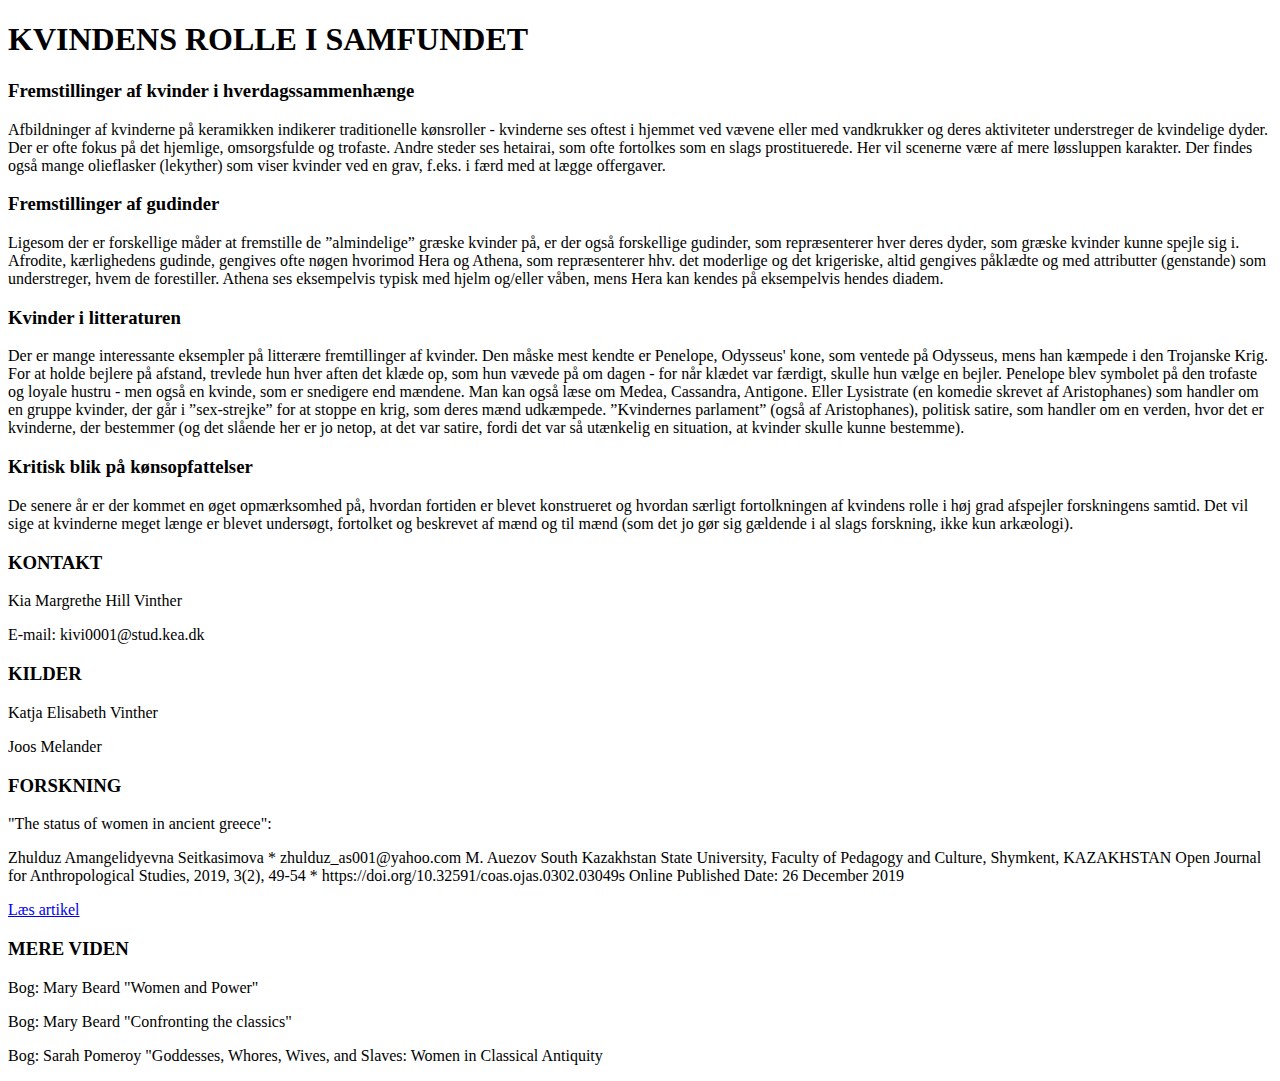
==== artikel.html @ 8608d57f "tilføjelser tirsdag 11 marts" ====
<!DOCTYPE html>
<html lang="da">
  <head>
    <meta charset="UTF-8" />
    <meta name="viewport" content="width=device-width, initial-scale=1.0" />
    <title>Antikkens Kvinder</title>
  </head>
  <body>
    <header></header>
    <main>
      <section class="lastgrid_1-1-1">
        <h1>KVINDENS ROLLE I SAMFUNDET</h1>
        <figure></figure>
        <div>
          <h3>Fremstillinger af kvinder i hverdagssammenhænge</h3>
          <p>
            Afbildninger af kvinderne på keramikken indikerer traditionelle
            kønsroller - kvinderne ses oftest i hjemmet ved vævene eller med
            vandkrukker og deres aktiviteter understreger de kvindelige dyder.
            Der er ofte fokus på det hjemlige, omsorgsfulde og trofaste. Andre
            steder ses hetairai, som ofte fortolkes som en slags prostituerede.
            Her vil scenerne være af mere løssluppen karakter. Der findes også
            mange olieflasker (lekyther) som viser kvinder ved en grav, f.eks. i
            færd med at lægge offergaver.
          </p>
          <h3>Fremstillinger af gudinder</h3>
          <p>
            Ligesom der er forskellige måder at fremstille de ”almindelige”
            græske kvinder på, er der også forskellige gudinder, som
            repræsenterer hver deres dyder, som græske kvinder kunne spejle sig
            i. Afrodite, kærlighedens gudinde, gengives ofte nøgen hvorimod Hera
            og Athena, som repræsenterer hhv. det moderlige og det krigeriske,
            altid gengives påklædte og med attributter (genstande) som
            understreger, hvem de forestiller. Athena ses eksempelvis typisk med
            hjelm og/eller våben, mens Hera kan kendes på eksempelvis hendes
            diadem.
          </p>
        </div>
        <div>
          <h3>Kvinder i litteraturen</h3>
          <p>
            Der er mange interessante eksempler på litterære fremtillinger af
            kvinder. Den måske mest kendte er Penelope, Odysseus' kone, som
            ventede på Odysseus, mens han kæmpede i den Trojanske Krig. For at
            holde bejlere på afstand, trevlede hun hver aften det klæde op, som
            hun vævede på om dagen - for når klædet var færdigt, skulle hun
            vælge en bejler. Penelope blev symbolet på den trofaste og loyale
            hustru - men også en kvinde, som er snedigere end mændene. Man kan
            også læse om Medea, Cassandra, Antigone. Eller Lysistrate (en
            komedie skrevet af Aristophanes) som handler om en gruppe kvinder,
            der går i ”sex-strejke” for at stoppe en krig, som deres mænd
            udkæmpede. ”Kvindernes parlament” (også af Aristophanes), politisk
            satire, som handler om en verden, hvor det er kvinderne, der
            bestemmer (og det slående her er jo netop, at det var satire, fordi
            det var så utænkelig en situation, at kvinder skulle kunne
            bestemme).
          </p>
        </div>
        <div>
          <h3>Kritisk blik på kønsopfattelser</h3>
          <p>
            De senere år er der kommet en øget opmærksomhed på, hvordan fortiden
            er blevet konstrueret og hvordan særligt fortolkningen af kvindens
            rolle i høj grad afspejler forskningens samtid. Det vil sige at
            kvinderne meget længe er blevet undersøgt, fortolket og beskrevet af
            mænd og til mænd (som det jo gør sig gældende i al slags forskning,
            ikke kun arkæologi).
          </p>
        </div>
      </section>
    </main>
    <footer>
      <section>
        <h3>KONTAKT</h3>
        <p>Kia Margrethe Hill Vinther</p>
        <p>E-mail: kivi0001@stud.kea.dk</p>
      </section>
      <section>
        <h3>KILDER</h3>
        <p>Katja Elisabeth Vinther</p>
        <p>Joos Melander</p>
      </section>
      <section>
        <h3>FORSKNING</h3>
        <p>"The status of women in ancient greece":</p>
        <p>
          Zhulduz Amangelidyevna Seitkasimova * zhulduz_as001@yahoo.com M.
          Auezov South Kazakhstan State University, Faculty of Pedagogy and
          Culture, Shymkent, KAZAKHSTAN Open Journal for Anthropological
          Studies, 2019, 3(2), 49-54 *
          https://doi.org/10.32591/coas.ojas.0302.03049s Online Published Date:
          26 December 2019
        </p>
        <a
          href="https://centerprode.com/ojas/ojas0302/coas.ojas.0302.03049s.html"
          >Læs artikel</a
        >
      </section>
      <section>
        <h3>MERE VIDEN</h3>
        <p>Bog: Mary Beard "Women and Power"</p>
        <p>Bog: Mary Beard "Confronting the classics"</p>
        <p>
          Bog: Sarah Pomeroy "Goddesses, Whores, Wives, and Slaves: Women in
          Classical Antiquity
        </p>
      </section>
    </footer>
  </body>
</html>
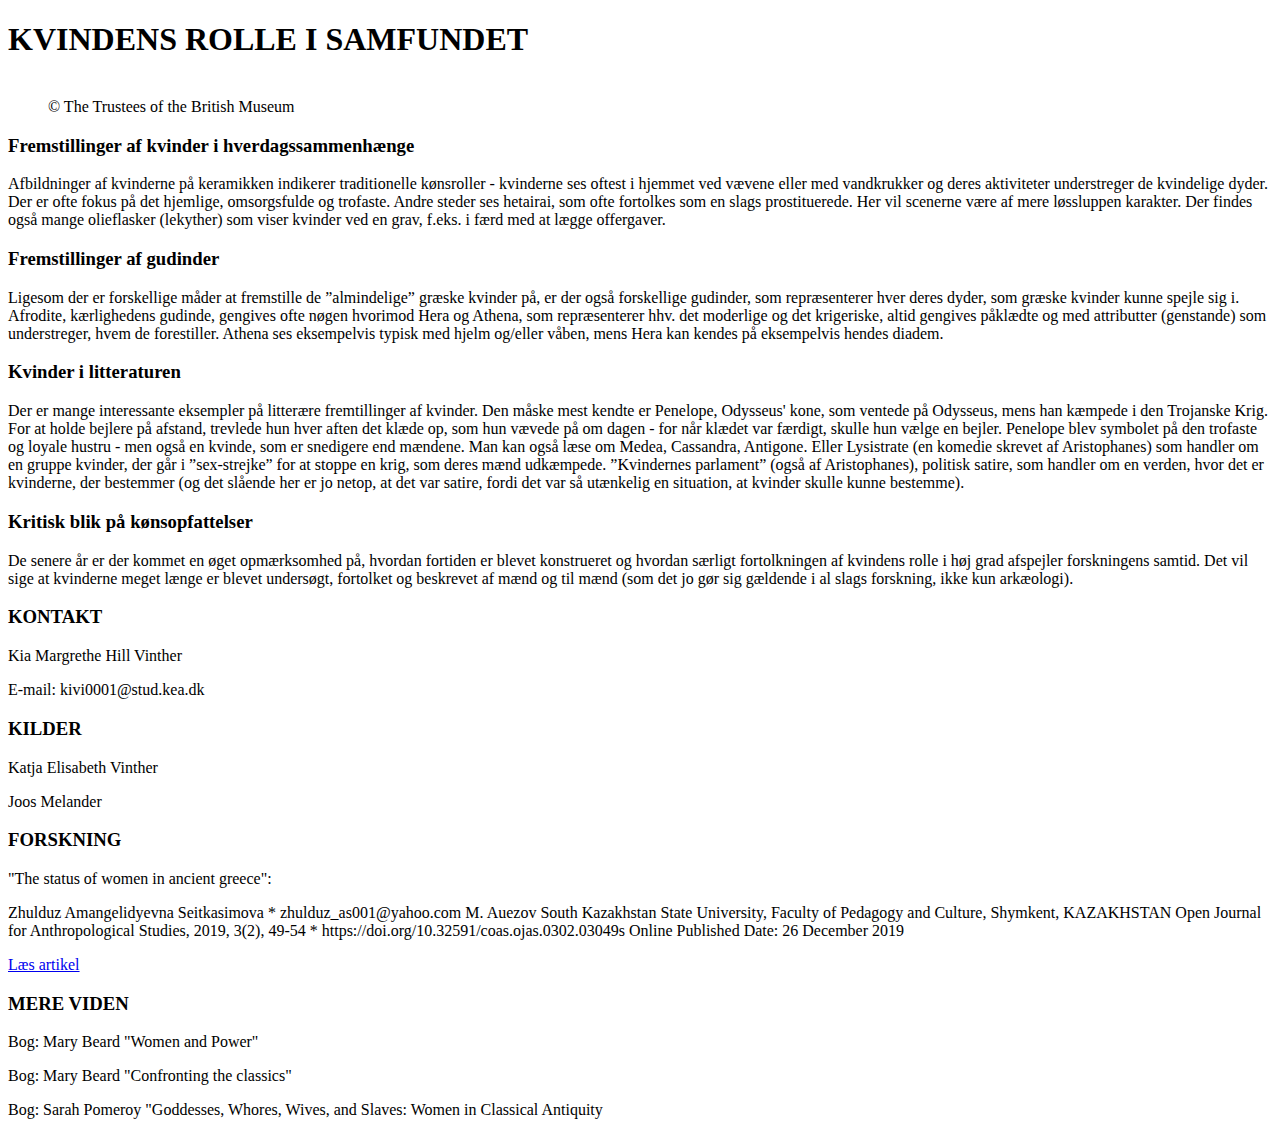
==== commit 0c1caa07: "nyeste tilføjelse" ====
--- a/artikel.html
+++ b/artikel.html
@@ -10,7 +10,10 @@
     <main>
       <section class="lastgrid_1-1-1">
         <h1>KVINDENS ROLLE I SAMFUNDET</h1>
-        <figure></figure>
+        <figure>
+          <img src="" alt="" />
+          <figcaption>© The Trustees of the British Museum</figcaption>
+        </figure>
         <div>
           <h3>Fremstillinger af kvinder i hverdagssammenhænge</h3>
           <p>
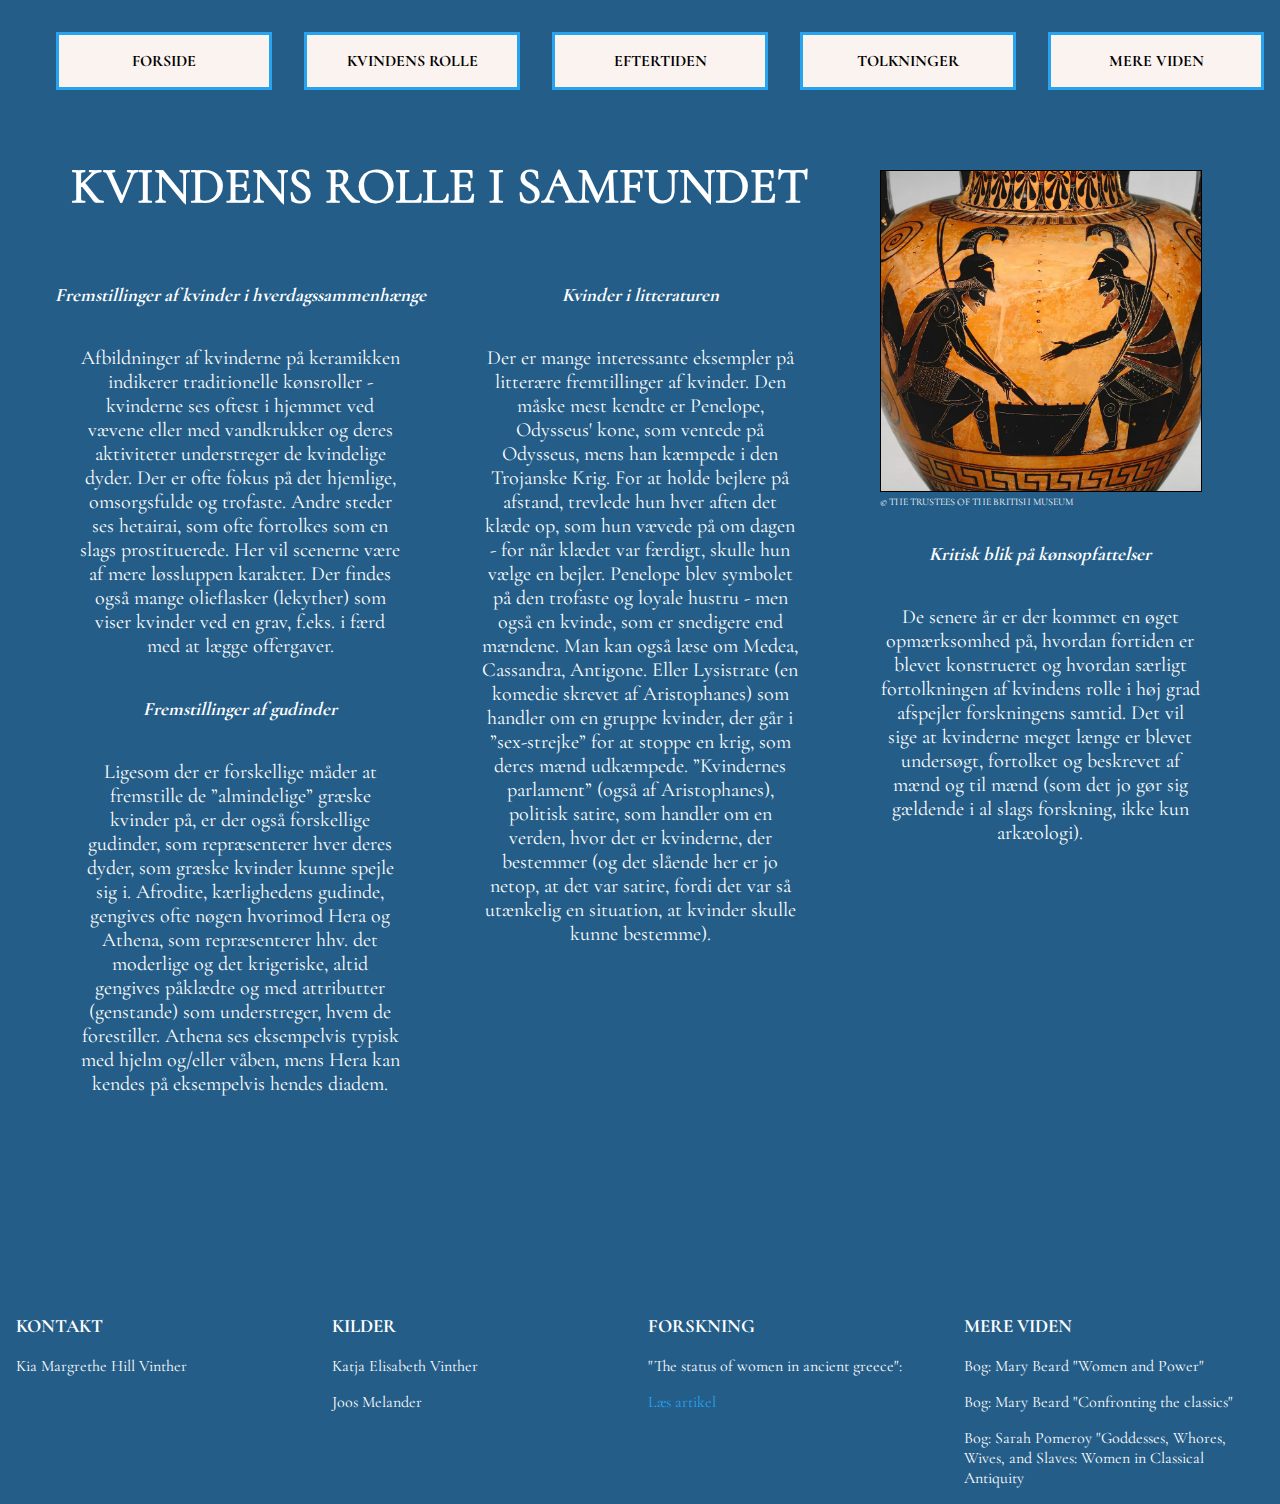
==== commit 1779f414: "tilføjelser fredag" ====
--- a/artikel.html
+++ b/artikel.html
@@ -3,18 +3,49 @@
   <head>
     <meta charset="UTF-8" />
     <meta name="viewport" content="width=device-width, initial-scale=1.0" />
+    <meta name="robots" content="noindex" />
+    <link
+      rel="icon"
+      type="image/png"
+      href="/img/favicon/favicon-96x96.png"
+      sizes="96x96"
+    />
+    <link rel="icon" type="image/svg+xml" href="/img/favicon/favicon.ico" />
+    <link rel="shortcut icon" href="/img/favicon/favicon.ico" />
+    <link
+      rel="apple-touch-icon"
+      sizes="180x180"
+      href="/img/favicon/apple-touch-icon.png"
+    />
+    <meta name="apple-mobile-web-app-title" content="MyWebSite" />
+    <link rel="manifest" href="/img/favicon/site.webmanifest" />
+    <link rel="stylesheet" href="css/style.css" />
+    <link rel="stylesheet" href="css/generel.css" />
     <title>Antikkens Kvinder</title>
   </head>
   <body>
-    <header></header>
+    <header>
+      <nav>
+        <ul>
+          <li><a href="index.html">FORSIDE</a></li>
+          <li><a href="rollen.html">KVINDENS ROLLE</a></li>
+          <li><a href="eftertiden.html">EFTERTIDEN</a></li>
+          <li><a href="tolkning.html">TOLKNINGER</a></li>
+          <li><a href="artikel.html">MERE VIDEN</a></li>
+        </ul>
+      </nav>
+    </header>
     <main>
       <section class="lastgrid_1-1-1">
         <h1>KVINDENS ROLLE I SAMFUNDET</h1>
         <figure>
-          <img src="" alt="" />
-          <figcaption>© The Trustees of the British Museum</figcaption>
+          <img
+            src="img/achilleusajax.webp"
+            alt="keramik. Amphora med sorte figurer. På halsen er dobbelthåndtag, under håndtagene er spiralmønstre, under disse er maeander og lotusskud. Forestiller Achilleus og Ajax, som spiller med pessi. Til højre sidder Achilleus med skæg og krøllet hår, robe og en høj hjelm. Højre hånd er løftet, i venstre hånd er to spyd. Til venstre sidder Ajax, med skæg, krøllet hår, hjelm og skjold, med front mod Achilleus. I venstre hånd har han 2 spyd, som han er ved at rykke brikker på spillebrættet med."
+          />
+          <figcaption>© THE TRUSTEES OF THE BRITISH MUSEUM</figcaption>
         </figure>
-        <div>
+        <div class="tekst">
           <h3>Fremstillinger af kvinder i hverdagssammenhænge</h3>
           <p>
             Afbildninger af kvinderne på keramikken indikerer traditionelle
@@ -39,7 +70,7 @@
             diadem.
           </p>
         </div>
-        <div>
+        <div class="tekst">
           <h3>Kvinder i litteraturen</h3>
           <p>
             Der er mange interessante eksempler på litterære fremtillinger af
@@ -59,7 +90,7 @@
             bestemme).
           </p>
         </div>
-        <div>
+        <div class="kritisk">
           <h3>Kritisk blik på kønsopfattelser</h3>
           <p>
             De senere år er der kommet en øget opmærksomhed på, hvordan fortiden
@@ -76,7 +107,6 @@
       <section>
         <h3>KONTAKT</h3>
         <p>Kia Margrethe Hill Vinther</p>
-        <p>E-mail: kivi0001@stud.kea.dk</p>
       </section>
       <section>
         <h3>KILDER</h3>
@@ -86,14 +116,6 @@
       <section>
         <h3>FORSKNING</h3>
         <p>"The status of women in ancient greece":</p>
-        <p>
-          Zhulduz Amangelidyevna Seitkasimova * zhulduz_as001@yahoo.com M.
-          Auezov South Kazakhstan State University, Faculty of Pedagogy and
-          Culture, Shymkent, KAZAKHSTAN Open Journal for Anthropological
-          Studies, 2019, 3(2), 49-54 *
-          https://doi.org/10.32591/coas.ojas.0302.03049s Online Published Date:
-          26 December 2019
-        </p>
         <a
           href="https://centerprode.com/ojas/ojas0302/coas.ojas.0302.03049s.html"
           >Læs artikel</a
--- a/css/style.css
+++ b/css/style.css
@@ -0,0 +1,190 @@
+@font-face {
+    font-family: 'garamond';
+    src: url(../fonts/Cormorant_Garamond/CormorantGaramond-VariableFont_wght.woff2);
+}
+@font-face {
+    font-family: 'cormorant';
+    src: url(../fonts/Cormorant_SC/CormorantSC-Regular.woff2);
+
+      
+      header {
+        position: sticky;
+        top: 0;
+        display: flex;
+        justify-content: space-between;
+        align-items: center;
+        padding: 20px;
+        background-color: #ffffff;
+        box-shadow: 0 10px 10px rgba(0, 0, 0, 0.1);
+      }
+      
+      .logo img {
+        width: 50px;
+        height: 50px;
+      }
+      
+      nav {
+        display: flex;
+        align-items: center;
+      }
+      
+      .menu {
+        display: flex;
+        list-style: none;
+        margin: 0;
+        padding: 0;
+      }
+      
+      .menu li {
+        margin-right: 20px;
+      }
+      
+      .menu li:last-child {
+        margin-right: 0;
+      }
+      
+      .menu a {
+        display: block;
+        padding: 10px;
+        color: #333333;
+        text-decoration: none;
+        transition: color 0.3s;
+        text-align: end;
+      }
+      
+      .menu a:hover {
+        color: #ff0000;
+      }
+      
+      .burger {
+        width: 30px;
+        height: 20px;
+        cursor: pointer;
+      }
+      
+      .burger .line {
+        width: 100%;
+        height: 2px;
+        background-color: #333333;
+        margin-bottom: 5px;
+        transition: 0.2s linear;
+      }
+      .burger {
+        display: none;
+      }
+      @media (max-width: 800px) {
+        .menu {
+          display: none;
+        }
+        .burger {
+          display: block;
+        }
+        .burger.active .line:nth-child(1) {
+          transform: rotate(45deg) translate(5px, 5px);
+          transition: 0.2s linear;
+        }
+      
+        .burger.active .line:nth-child(2) {
+          opacity: 0;
+          transition: 0.15s linear;
+        }
+      
+        .burger.active .line:nth-child(3) {
+          transform: rotate(-45deg) translate(5px, -5px);
+          transition: 0.2s linear;
+        }
+      
+        nav.active .menu {
+          display: block;
+          background-color: #ffffff;
+          position: absolute;
+          top: 94px;
+          left: 0;
+          width: 100%;
+          box-shadow: 0 10px 10px rgba(0, 0, 0, 0.1);
+          z-index: 1;
+        }
+      
+        nav.active .menu li {
+          margin: 10px 20px;
+        }
+      
+        nav.active .menu a {
+          font-size: 24px;
+        }
+      }
+      
+}
+body{
+    background-color: #245D88
+}
+h1{
+    color: #ffffff;
+    font-family: 'cormorant';
+    font-weight: bolder;
+    font-size: 40px;
+    padding: auto;
+    text-align: center;
+    margin-bottom: 0;
+}
+h2{
+    color: #ffffff;
+    font-family: 'cormorant';
+    font-size: 20px;
+    text-align: center;
+}
+h3{
+    color: #ffffff;
+    font-family: 'garamond';
+    text-align: center;
+}
+p{
+    color: #ffffff;
+    font-family: 'garamond';
+    font-size: 20px;
+}
+main p{
+    text-align: center;
+    margin: 2em;
+}
+aside{
+    border: solid #27a4ED;
+    margin: 2em;
+    background-color: #EEE6FF;
+}
+aside p{
+    color: black;
+}
+aside h3{
+    color: black;
+}
+.intro{
+    font-style: italic;    
+}
+figcaption{
+    color: white;
+    font-family: 'garamond';
+    font-size: 10PX;
+}
+footer{
+    display: grid;
+    grid-template-columns: 1fr 1fr 1fr 1fr;
+    column-gap: 1em;
+    margin-top: 10em;
+    margin-left: 1em;
+    margin-right: 1em;
+}
+footer h3{
+    text-align: left;
+}
+footer p{
+    font-size: 16px;
+}
+footer a{
+    color: #27a4ED;
+    font-family: 'garamond';
+    font-size: 16px;
+}
+footer a:hover{
+    color: #EEE6FF;
+}--- a/css/generel.css
+++ b/css/generel.css
@@ -0,0 +1,234 @@
+img {max-width: 100%;
+    border: solid black;
+    border-width: 1px;
+}
+main {
+    max-width: 1200px;
+    margin: 0 auto;
+}
+body{
+    max-width: 1600px;
+    margin: 0 auto;
+}
+.box-grid_1-1{
+    display: flex;
+    flex-direction: row;
+    margin-right: 2em;
+}
+@media (max-width: 800px) {
+    
+.venusbox-grid_1-1{
+    display: flex;
+    flex-direction: row-reverse;
+    margin-right: 2em;
+}
+.venusbox-grid_1-1 h2{
+    padding: 2em;
+}
+.box2-2-grid_1-1{
+    display: flex;
+    flex-direction: row-reverse;
+    margin: 1em;
+}
+.box2-2-grid_1-1 h2{
+    padding: 1em;
+
+}
+
+}
+
+.box-grid_1-1 h2{
+    padding: 2em;
+}
+
+.box2-grid_1-1{
+    display: flex;
+    flex-direction: row;
+    margin: 1em;
+}
+.box2-grid_1-1 h2{
+    padding: 1em;
+
+}
+div h3{
+    font-style: italic;
+}
+.grid_1-1-1 div{
+    border: solid #27A4ED;
+    background-color: #FAF3EF;
+    margin: 1em;
+}
+.grid_1-1-1 div h2{
+    margin: auto;
+    color: black;
+}
+.grid_1-1-1 div figure{
+    margin: 1em;
+}
+.grid_1-1-1 div figcaption{
+    color: black;
+}
+.grid_1-1-1-1 div{
+    border: solid black;
+    background-color: #8BDAFE;
+    margin: 1em;
+}
+.grid_1-1-1-1 div figcaption{
+    color: black;
+}
+.grid_1-1-1-1 div figure{
+    margin: 1em;
+}
+.grid_1-1-1-1 div h2{
+    margin: auto;
+    color: black;
+}
+.articlegrid_1-1-1 div{
+    border: solid black;
+    background-color: #8BDAFE;
+    margin: 1em;
+}
+.articlegrid_1-1-1 div h2{
+    margin: auto;
+    color: black;
+}
+.articlegrid_1-1-1 div figure{
+    margin: 1em;
+}
+.articlegrid_1-1-1 div figcaption{
+    color: black;
+}
+.undersite23grid_1-1-1 h1{
+    margin: 10px;
+}
+
+
+@media (min-width: 800px){
+
+    .grid_1-1-1 {
+        display: grid;
+        grid-template-columns: 1fr 1fr 1fr;
+        gap: 2em;
+    }
+    .grid_1-1-1-1{
+        display: grid;
+        grid-template-columns: 1fr 1fr 1fr 1fr;
+        gap: 2em;
+        grid-row: 4;
+    }
+    .box-grid_1-1{
+        flex-direction: column;
+        justify-content: space-between;
+    }
+    .venusbox-grid_1-1 h2{
+        padding: 2em;
+    }
+    .box2-grid_1-1{
+        flex-direction: column;
+        justify-content: space-between;
+        width: 260px;
+    }
+    .box2-2-grid_1-1 h2{
+        padding: 1em;
+    }
+    .box2-2-grid_1-1{
+        justify-content: space-between;
+        width: 260px;
+    }
+    .rolegrid_1-1-1{
+        display: grid;
+        grid-template-columns: 1fr 1fr 1fr;
+        gap: 2em;
+    }
+    .rolegrid_1-1-1 figure{
+        grid-column: 3;
+        grid-row: span 2;
+    }
+    .rolegrid_1-1-1 h1{
+        font-size: 50px;
+        grid-column: span 2;
+    }
+    .undersite23grid_1-1-1{
+        display: grid;
+        grid-template-columns: 1fr 1fr 1fr;
+    }
+    .undersite23grid_1-1-1 h1{
+        font-size: 50px;
+        grid-column: span 2;
+    }
+    .undersite23grid_1-1-1 p{
+        grid-column: span 2;
+    }
+    .undersite23grid_1-1-1 figure{
+        grid-row: span 2;
+    }
+    .rolegrid_1-1-1 p{
+        grid-row: 2;
+        grid-column: span 2;
+    }
+    aside{
+        padding: 10px;
+        max-width: 500px;
+    }
+    aside h3{
+        text-align: left;
+        margin: 1px;
+    }
+    aside p{
+        text-align: left;
+        margin: 1px
+    }
+    .articlegrid_1-1-1{
+        display: grid;
+        grid-template-columns: 1fr 1fr 1fr;
+        gap: 2em;
+    }
+    .lastgrid_1-1-1{
+        display: grid;
+        grid-template-columns: 1fr 1fr 1fr;
+    }
+    .lastgrid_1-1-1 h1 {
+        font-size: 50px;
+        grid-column: span 2;
+        margin-bottom: 1em;
+    }
+    .lastgrid_1-1-1 figure{
+        grid-row: span 2;
+        margin-top: 3em;
+    }
+    .lastgrid_1-1-1 .tekst{
+        grid-row: span 3;
+    }
+    .lastgrid_1-1-1 .kritisk{
+        grid-column: 3;
+    }
+    ul{
+        display: grid;
+        grid-template-columns: 1fr 1fr 1fr 1fr 1fr;
+        font-family: 'garamond';
+        font-weight: bold;
+        list-style-type: none;
+        text-align: center;
+    }
+    li{
+        border: solid #27A4ED;
+        background-color: #FAF3EF;
+        margin: 1em;
+        padding: 1em;
+    }
+    a{
+        color: black;
+        text-decoration-line: none;
+
+    }
+    a:hover{
+        color: #8BDAFE;
+    }
+    h2{
+        font-size: 30px;
+    }
+    h1{
+        font-size: 70px;
+    }
+
+}
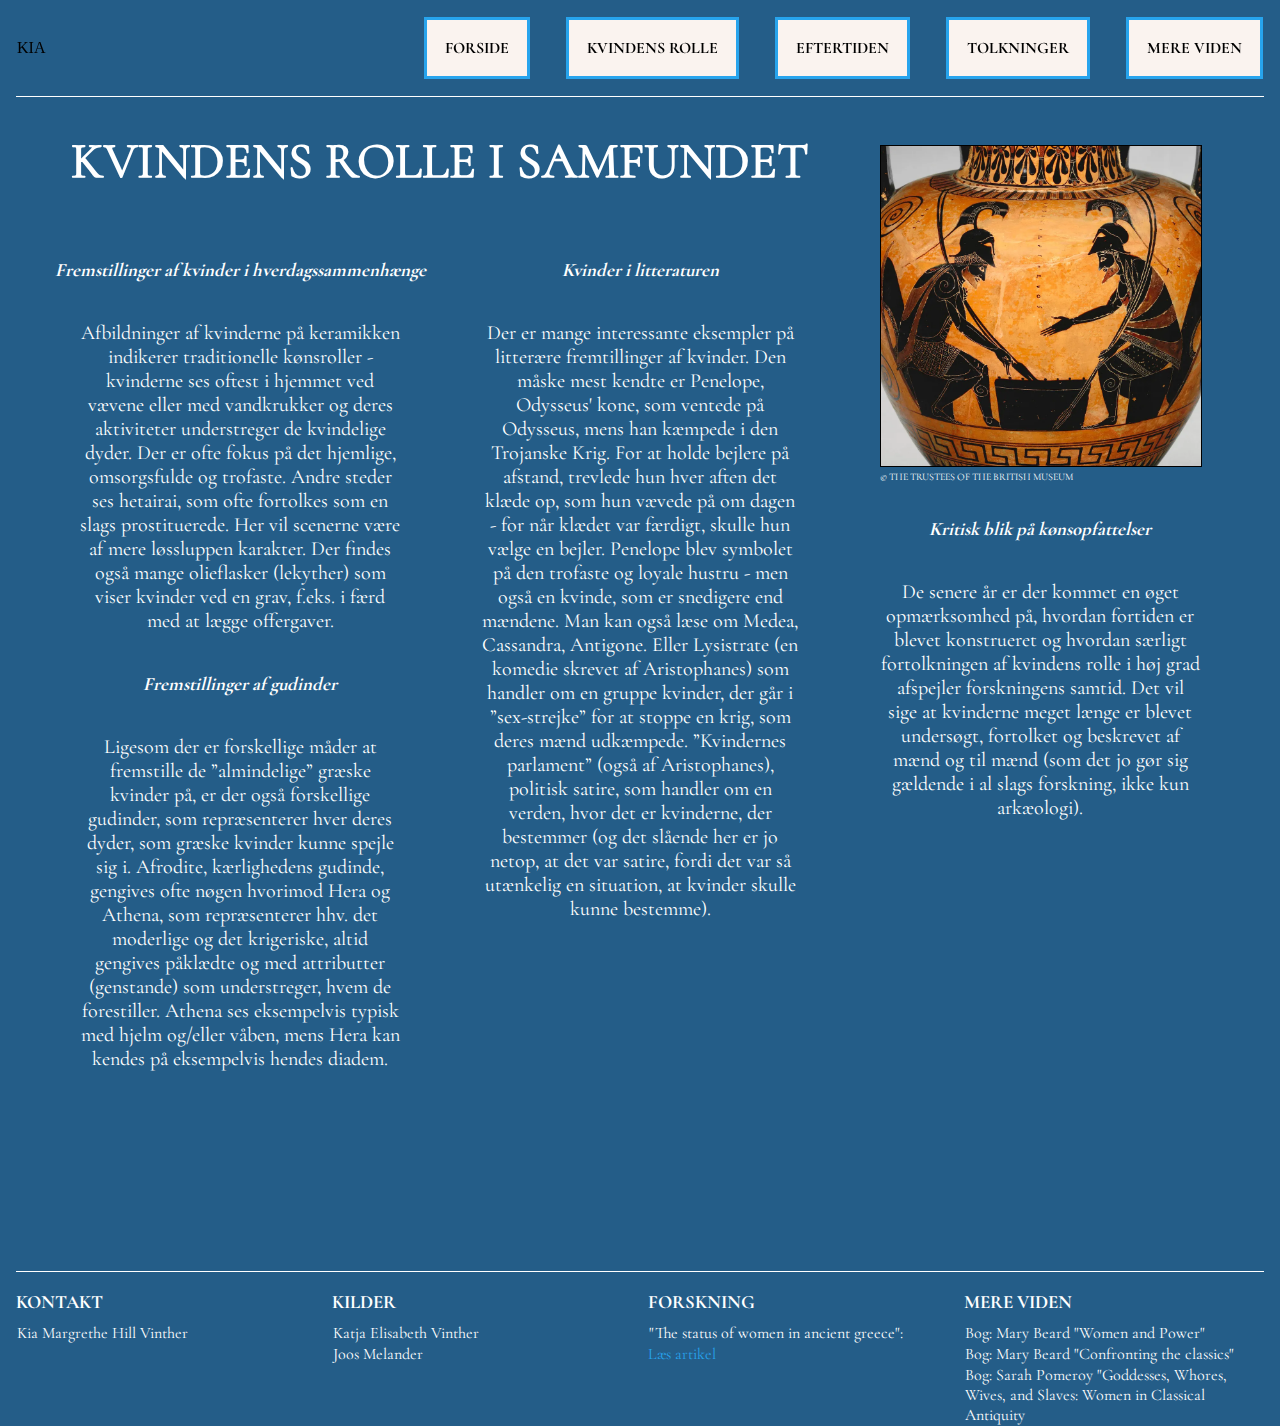
==== commit 4da1170a: "tilføjelser fredaggg" ====
--- a/artikel.html
+++ b/artikel.html
@@ -21,18 +21,26 @@
     <link rel="manifest" href="/img/favicon/site.webmanifest" />
     <link rel="stylesheet" href="css/style.css" />
     <link rel="stylesheet" href="css/generel.css" />
-    <title>Antikkens Kvinder</title>
+    <title>ANTIKKENS KVINDER</title>
   </head>
   <body>
     <header>
+      <div class="logo">
+        <a href="index.html">KIA</a>
+      </div>
       <nav>
-        <ul>
+        <ul class="menu">
           <li><a href="index.html">FORSIDE</a></li>
           <li><a href="rollen.html">KVINDENS ROLLE</a></li>
           <li><a href="eftertiden.html">EFTERTIDEN</a></li>
           <li><a href="tolkning.html">TOLKNINGER</a></li>
           <li><a href="artikel.html">MERE VIDEN</a></li>
         </ul>
+        <div class="burger">
+          <div class="line"></div>
+          <div class="line"></div>
+          <div class="line"></div>
+        </div>
       </nav>
     </header>
     <main>
@@ -131,5 +139,6 @@
         </p>
       </section>
     </footer>
+    <script src="menu.js"></script>
   </body>
 </html>
--- a/css/style.css
+++ b/css/style.css
@@ -5,17 +5,16 @@
 @font-face {
     font-family: 'cormorant';
     src: url(../fonts/Cormorant_SC/CormorantSC-Regular.woff2);
+}
 
       
       header {
         position: sticky;
         top: 0;
         display: flex;
+        align-items: center;
         justify-content: space-between;
-        align-items: center;
-        padding: 20px;
-        background-color: #ffffff;
-        box-shadow: 0 10px 10px rgba(0, 0, 0, 0.1);
+        padding: 1px;
       }
       
       .logo img {
@@ -45,15 +44,15 @@
       
       .menu a {
         display: block;
-        padding: 10px;
-        color: #333333;
+        padding: 2px;
+        color: black;
         text-decoration: none;
         transition: color 0.3s;
         text-align: end;
       }
       
       .menu a:hover {
-        color: #ff0000;
+        color: #27a4ED;
       }
       
       .burger {
@@ -65,19 +64,22 @@
       .burger .line {
         width: 100%;
         height: 2px;
-        background-color: #333333;
+        background-color: #ffffff;
         margin-bottom: 5px;
         transition: 0.2s linear;
       }
       .burger {
         display: none;
       }
+
       @media (max-width: 800px) {
         .menu {
           display: none;
+          font-family: 'cormorant';
         }
         .burger {
           display: block;
+          margin: 1em;
         }
         .burger.active .line:nth-child(1) {
           transform: rotate(45deg) translate(5px, 5px);
@@ -96,7 +98,7 @@
       
         nav.active .menu {
           display: block;
-          background-color: #ffffff;
+          background-color: #27a4ED;
           position: absolute;
           top: 94px;
           left: 0;
@@ -111,10 +113,18 @@
       
         nav.active .menu a {
           font-size: 24px;
-        }
-      }
-      
-}
+          color: #ffffff;
+        }
+      }
+      
+
+
+header{
+    margin-left: 1em;
+    margin-right: 1em;
+    border-bottom: 1px solid #ffffff;
+}
+
 body{
     background-color: #245D88
 }
@@ -123,7 +133,6 @@
     font-family: 'cormorant';
     font-weight: bolder;
     font-size: 40px;
-    padding: auto;
     text-align: center;
     margin-bottom: 0;
 }
@@ -173,12 +182,15 @@
     margin-top: 10em;
     margin-left: 1em;
     margin-right: 1em;
+    border-top: 1px solid #ffffff;
 }
 footer h3{
     text-align: left;
+    margin-bottom: 10px;
 }
 footer p{
     font-size: 16px;
+    margin: 1px
 }
 footer a{
     color: #27a4ED;
--- a/css/generel.css
+++ b/css/generel.css
@@ -119,21 +119,31 @@
     .box-grid_1-1{
         flex-direction: column;
         justify-content: space-between;
+        height: 665px;
     }
     .venusbox-grid_1-1 h2{
         padding: 2em;
+    }
+    .venusbox-grid_1-1{
+        height: 665px;;
     }
     .box2-grid_1-1{
         flex-direction: column;
         justify-content: space-between;
         width: 260px;
+        height: 506px;
+    }
+    .box2-grid_1-1 h2{
+        padding-top: 1px;
     }
     .box2-2-grid_1-1 h2{
-        padding: 1em;
+        padding-left: 1em;
+        padding-right: 1em;
     }
     .box2-2-grid_1-1{
         justify-content: space-between;
         width: 260px;
+        height: 506px;
     }
     .rolegrid_1-1-1{
         display: grid;
@@ -155,6 +165,7 @@
     .undersite23grid_1-1-1 h1{
         font-size: 50px;
         grid-column: span 2;
+        margin-top: 1em;
     }
     .undersite23grid_1-1-1 p{
         grid-column: span 2;
